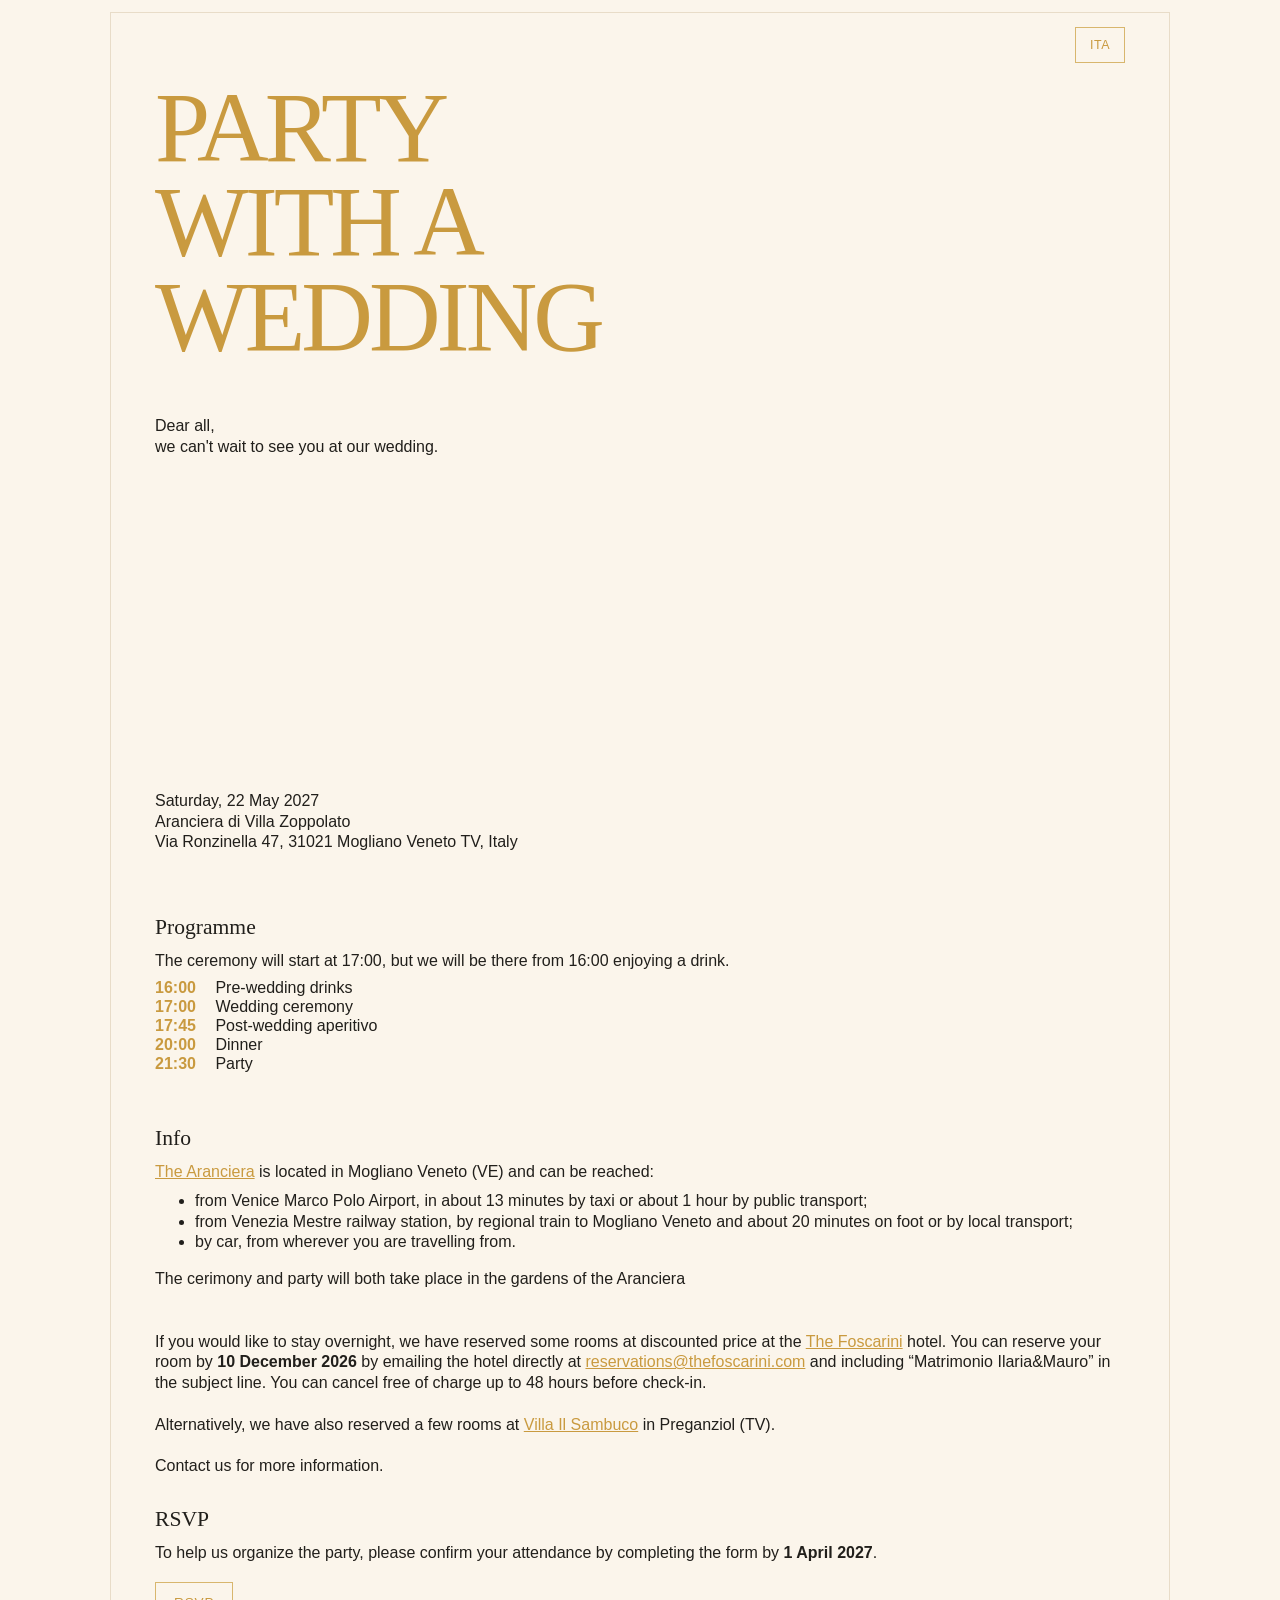
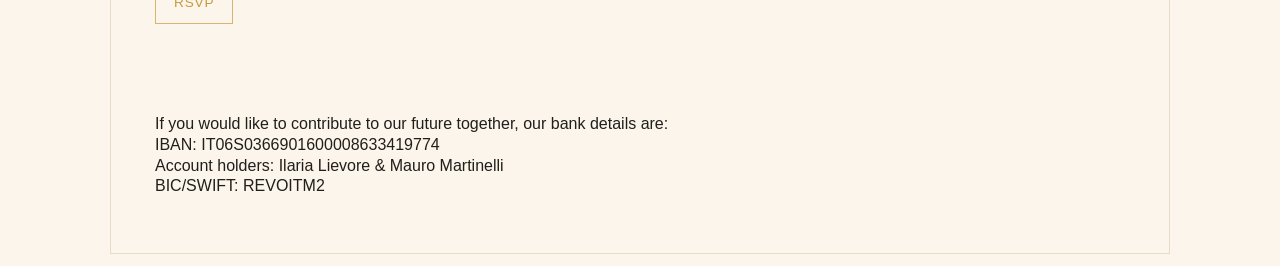
==== en.html @ 31d10a67 "Upload" ====
<!DOCTYPE html>
<html lang="en">
<head>
  <meta charset="UTF-8" />
  <meta name="viewport" content="width=device-width, initial-scale=1.0" />

  <title>Party with a wedding</title>

  <link rel="stylesheet" href="style.css" />
</head>

<body>
  <main>
    <nav class="language-switch">
      <a href="index.html">ITA</a>
    </nav>

    <section class="hero">
      <h1>Party<br>with a<br>wedding</h1>

      <div class="hero-text">
        <p>
          Dear all,<br>
          we can't wait to see you at our wedding.
        </p>
        
        
      </div>

      <p class="hero-location">
        Saturday, 22 May 2027<br>
        Aranciera di Villa Zoppolato<br>
        Via Ronzinella 47, 31021 Mogliano Veneto TV, Italy
      </p>
    </section>


    <section>
      <h2>Programme</h2>
      <p>
        The ceremony will start at 17:00, but we will be there from 16:00 enjoying a drink.
      </p>

      <div class="program">
        <div><strong>16:00</strong> Pre-wedding drinks</div>
        <div><strong>17:00</strong> Wedding ceremony</div>
        <div><strong>17:45</strong> Post-wedding aperitivo</div>
        <div><strong>20:00</strong> Dinner</div>
        <div><strong>21:30</strong> Party</div>
      </div>
       <br>
    </section>


    <section>
      <h2>Info</h2>
      <p>
        <a href = "https://www.google.com/maps/place/Aranciera+di+Villa+Zoppolato/@45.554913,12.2387013,17z/data=!3m1!4b1!4m6!3m5!1s0x47794ad422f261e7:0xcbbd19cf6c8c33a2!8m2!3d45.554913!4d12.2412816!16s%2Fg%2F1vy7fds3?entry=ttu&g_ep=EgoyMDI2MTAwNC4wIKXMDSoASAFQAw%3D%3D"> The Aranciera</a> is located in Mogliano Veneto (VE) and can be reached:
      </p>
      <ul>
        <li>from Venice Marco Polo Airport, in about 13 minutes by taxi or about 1 hour by public transport;</li>
        <li>from Venezia Mestre railway station, by regional train to Mogliano Veneto and  about 20 minutes on foot or by local transport;</li>
        <li>by car, from wherever you are travelling from.</li>
      </ul>
      The cerimony and party will both take place in the gardens of the Aranciera
      <br>
      <br>
      <br>

      <p>
        If you would like to stay overnight, we have reserved some rooms at discounted price at the <a href="https://thefoscarini.com/" target="_blank" rel="noopener noreferrer">The Foscarini</a> hotel.
        You can reserve your room by <strong>10 December 2026</strong> by emailing the hotel directly at <a href="mailto:reservations@thefoscarini.com">reservations@thefoscarini.com</a> and including “Matrimonio Ilaria&amp;Mauro” in the subject line. 
        You can cancel free of charge up to 48 hours before check-in.
        <br>
        <br>
        Alternatively, we have also reserved a few rooms at
<a href="https://www.google.com/maps/place/Villa+%22Il+Sambuco%22+-+Luxury+Relais/@45.5904091,12.2226511,17z/data=!3m1!4b1!4m6!3m5!1s0x47794bd5fe5d4fc5:0x5078e929db69d1c!8m2!3d45.5904091!4d12.2252314!16s%2Fg%2F11w8xjrb30?entry=ttu&amp;g_ep=EgoyMDI2MTAwNC4wIKXMDSoASAFQAw%3D%3D">Villa Il Sambuco</a>
in Preganziol (TV).
        <br>
        <br>
        Contact us for more information.
      </p>
      </section>

      <section>
      <h2>RSVP</h2>

      <p>
        To help us organize the party, please confirm your attendance by completing the form by
        <strong>1 April 2027</strong>.
      </p>

      <a class="button" href="rsvp_en.html">RSVP</a>
    </section>
    
         
      <br>
      <br>
      <br>
      <p>
        If you would like to contribute to our future together, our bank details are:<br>
        IBAN: IT06S0366901600008633419774<br>
        Account holders: Ilaria Lievore &amp; Mauro Martinelli<br>
        BIC/SWIFT: REVOITM2
      </p>
  </main>
</body>
</html>
---- style.css ----
:root {
  --background: #fbf5eb;
  --text: #211f1b;
  --muted: #6f675d;
  --gold: #c99a3f;
  --gold-soft: #d8b66d;
  --line: #e8dcc8;
}

body {
  margin: 0;
  font-family: "Helvetica Neue", Arial, sans-serif;
  background: var(--background);
  color: var(--text);
  line-height: 1.3;
}

main {
  max-width: 1060px;
  margin: 12px auto;
  padding: 24px 44px 48px;
  border: 1px solid var(--line);
  min-height: calc(100vh - 24px);
  box-sizing: border-box;
}

.language-switch {
  text-align: right;
  margin-bottom: 22px;
  font-size: 0.78rem;
  letter-spacing: 0.04em;
}

.language-switch a {
  color: var(--gold);
  text-decoration: none;
  border: 1px solid var(--gold-soft);
  padding: 10px 14px;
}

.language-switch a:hover {
  background: var(--gold);
  color: var(--background);
}

section {
  margin: 28px 0;
}

.hero {
  min-height: calc(100vh - 120px);
  display: flex;
  flex-direction: column;
  padding: 0 0 24px;
}

.hero-text {
  margin-top: 24px;
}

.hero-location {
  margin-top: auto;
}

h1 {
  font-family: Georgia, "Times New Roman", serif;
  font-size: clamp(3.2rem, 8vw, 6.2rem);
  font-weight: 400;
  line-height: 0.95;
  letter-spacing: -0.04em;
  text-transform: uppercase;
  color: var(--gold);
  margin: 0 0 28px;
  max-width: 900px;
}

h2 {
  font-family: Georgia, "Times New Roman", serif;
  font-size: 1.35rem;
  font-weight: 400;
  color: var(--text);
  margin: 0 0 10px;
}

p {
  font-size: 1rem;
  margin: 0 0 8px;
}

strong {
  font-weight: 600;
}

a {
  color: var(--gold);
}

.button,
a.button {
  display: inline-block;
  margin-top: 10px;
  padding: 11px 18px;
  color: var(--gold);
  border: 1px solid var(--gold-soft);
  text-decoration: none;
  background: transparent;
  font-size: 0.85rem;
  letter-spacing: 0.06em;
  text-transform: uppercase;
}

.button:hover,
a.button:hover {
  background: var(--gold);
  color: var(--background);
}

.program {
  line-height: 1;
  font-size: 1rem;
}

.program div {
  margin-bottom: 3px;
}

.program strong {
  display: inline-block;
  width: 56px;
  color: var(--gold);
}

iframe {
  width: 100%;
  border: none;
  background: #ffffff;
}

@media (max-width: 700px) {
  main {
    margin: 10px;
    padding: 24px 22px 36px;
    min-height: calc(100vh - 20px);
  }

  .language-switch {
    margin-bottom: 20px;
  }

  .hero {
    min-height: calc(100vh - 92px);
    padding-bottom: 24px;
  }

  .hero-text {
    margin-top: 20px;
  }

  h1 {
    font-size: clamp(2.6rem, 14vw, 4.2rem);
    margin-bottom: 24px;
  }

  section {
    margin: 24px 0;
  }

  h2 {
    font-size: 1.25rem;
  }

  p,
  .program {
    font-size: 0.98rem;
  }
}

.rsvp-intro {
  margin: 0 0 20px;
  padding: 0;
}

.rsvp-intro h1 {
  font-size: clamp(2.4rem, 7vw, 4.5rem);
  margin-bottom: 20px;
}

.rsvp-intro + section {
  margin-top: 0;
}

p + ul {
  margin-top: 0;
}
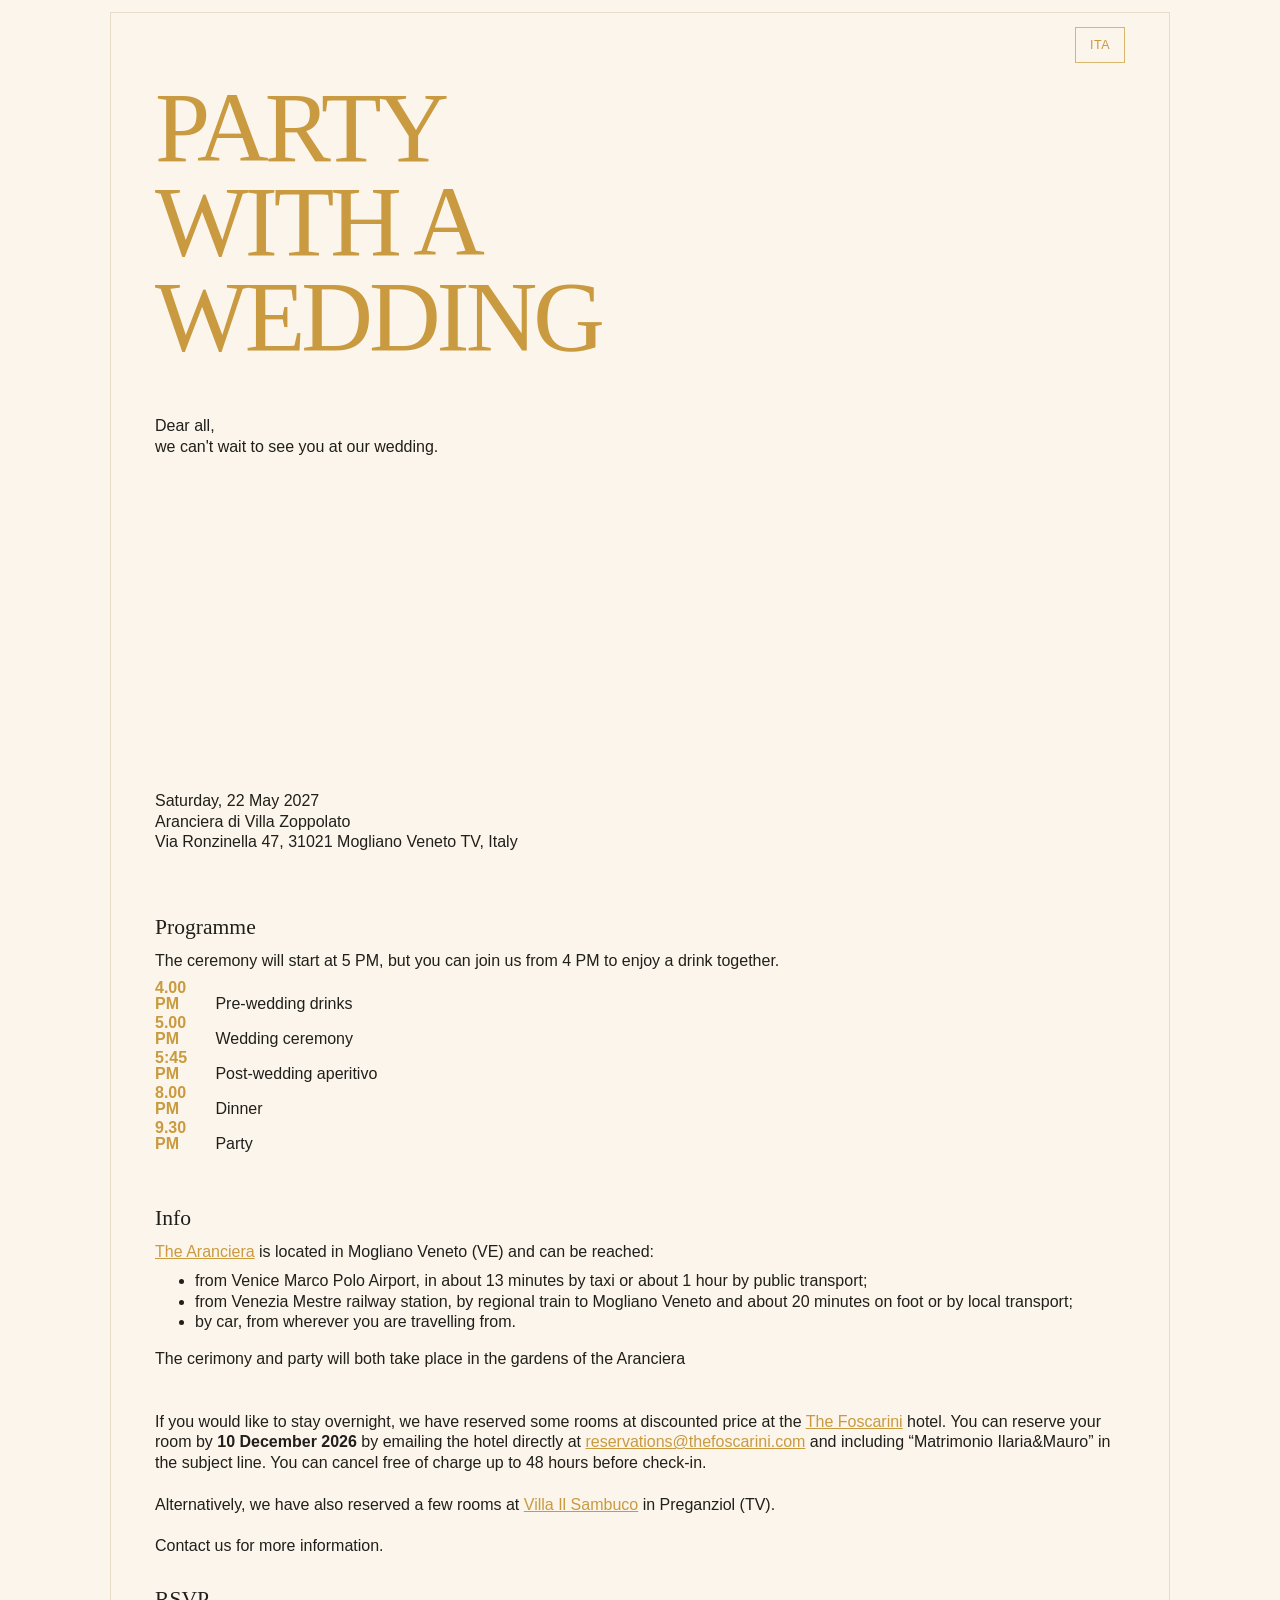
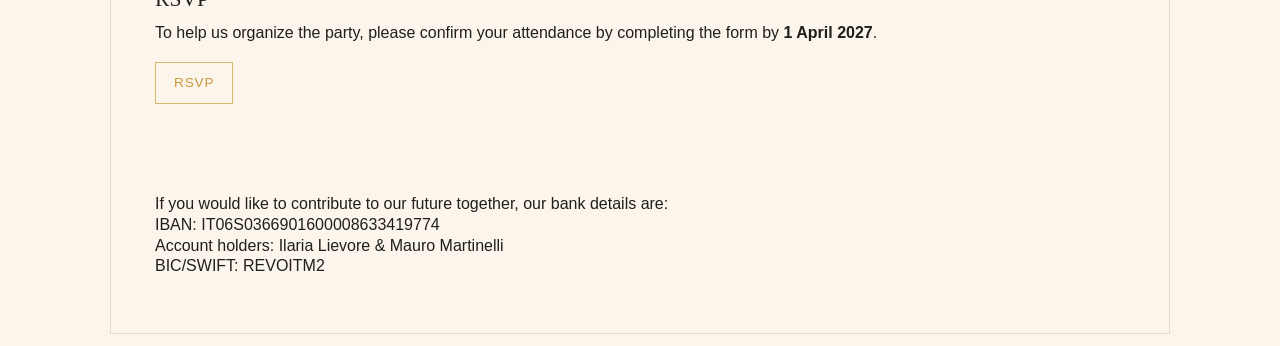
==== commit 6978147f: "updates" ====
--- a/en.html
+++ b/en.html
@@ -38,15 +38,15 @@
     <section>
       <h2>Programme</h2>
       <p>
-        The ceremony will start at 17:00, but we will be there from 16:00 enjoying a drink.
+        The ceremony will start at 5 PM, but you can join us from 4 PM to enjoy a drink together.
       </p>
 
       <div class="program">
-        <div><strong>16:00</strong> Pre-wedding drinks</div>
-        <div><strong>17:00</strong> Wedding ceremony</div>
-        <div><strong>17:45</strong> Post-wedding aperitivo</div>
-        <div><strong>20:00</strong> Dinner</div>
-        <div><strong>21:30</strong> Party</div>
+        <div><strong>4.00 PM</strong> Pre-wedding drinks</div>
+        <div><strong>5.00 PM</strong> Wedding ceremony</div>
+        <div><strong>5:45 PM</strong> Post-wedding aperitivo</div>
+        <div><strong>8.00 PM</strong> Dinner</div>
+        <div><strong>9.30 PM</strong> Party</div>
       </div>
        <br>
     </section>
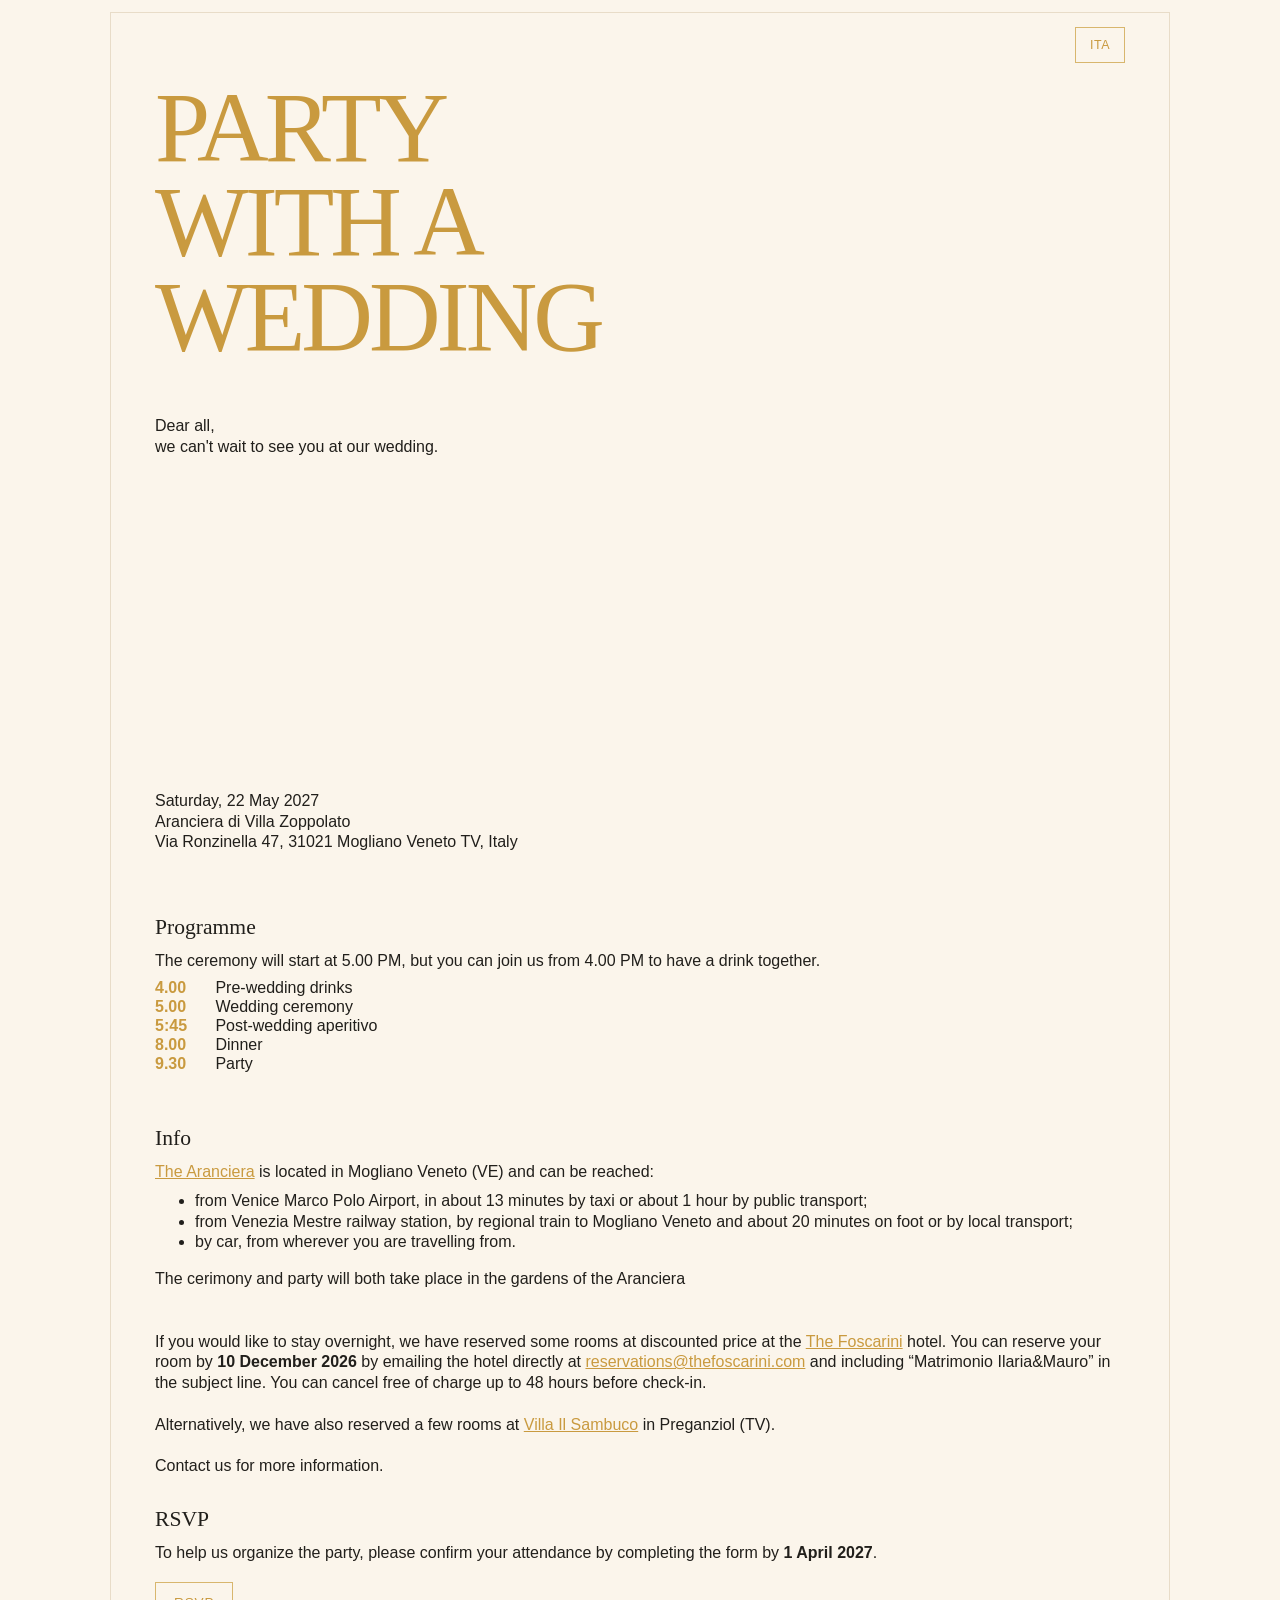
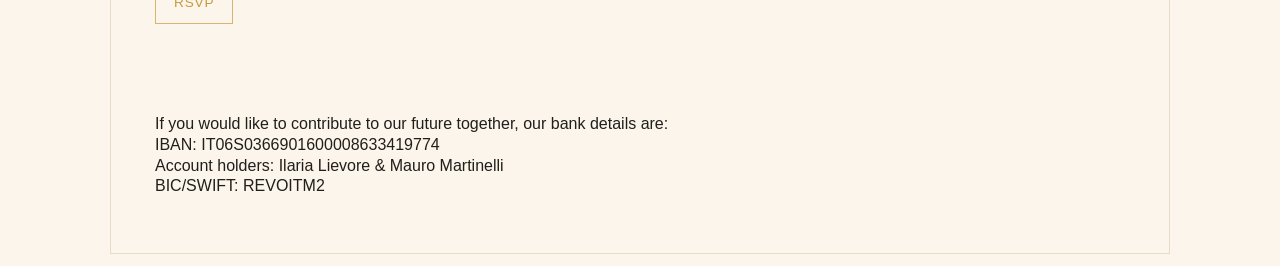
==== commit 9682619b: "update" ====
--- a/en.html
+++ b/en.html
@@ -38,15 +38,15 @@
     <section>
       <h2>Programme</h2>
       <p>
-        The ceremony will start at 5 PM, but you can join us from 4 PM to enjoy a drink together.
+        The ceremony will start at 5.00 PM, but you can join us from 4.00 PM to have a drink together.
       </p>
 
       <div class="program">
-        <div><strong>4.00 PM</strong> Pre-wedding drinks</div>
-        <div><strong>5.00 PM</strong> Wedding ceremony</div>
-        <div><strong>5:45 PM</strong> Post-wedding aperitivo</div>
-        <div><strong>8.00 PM</strong> Dinner</div>
-        <div><strong>9.30 PM</strong> Party</div>
+        <div><strong>4.00</strong> Pre-wedding drinks</div>
+        <div><strong>5.00</strong> Wedding ceremony</div>
+        <div><strong>5:45</strong> Post-wedding aperitivo</div>
+        <div><strong>8.00</strong> Dinner</div>
+        <div><strong>9.30</strong> Party</div>
       </div>
        <br>
     </section>
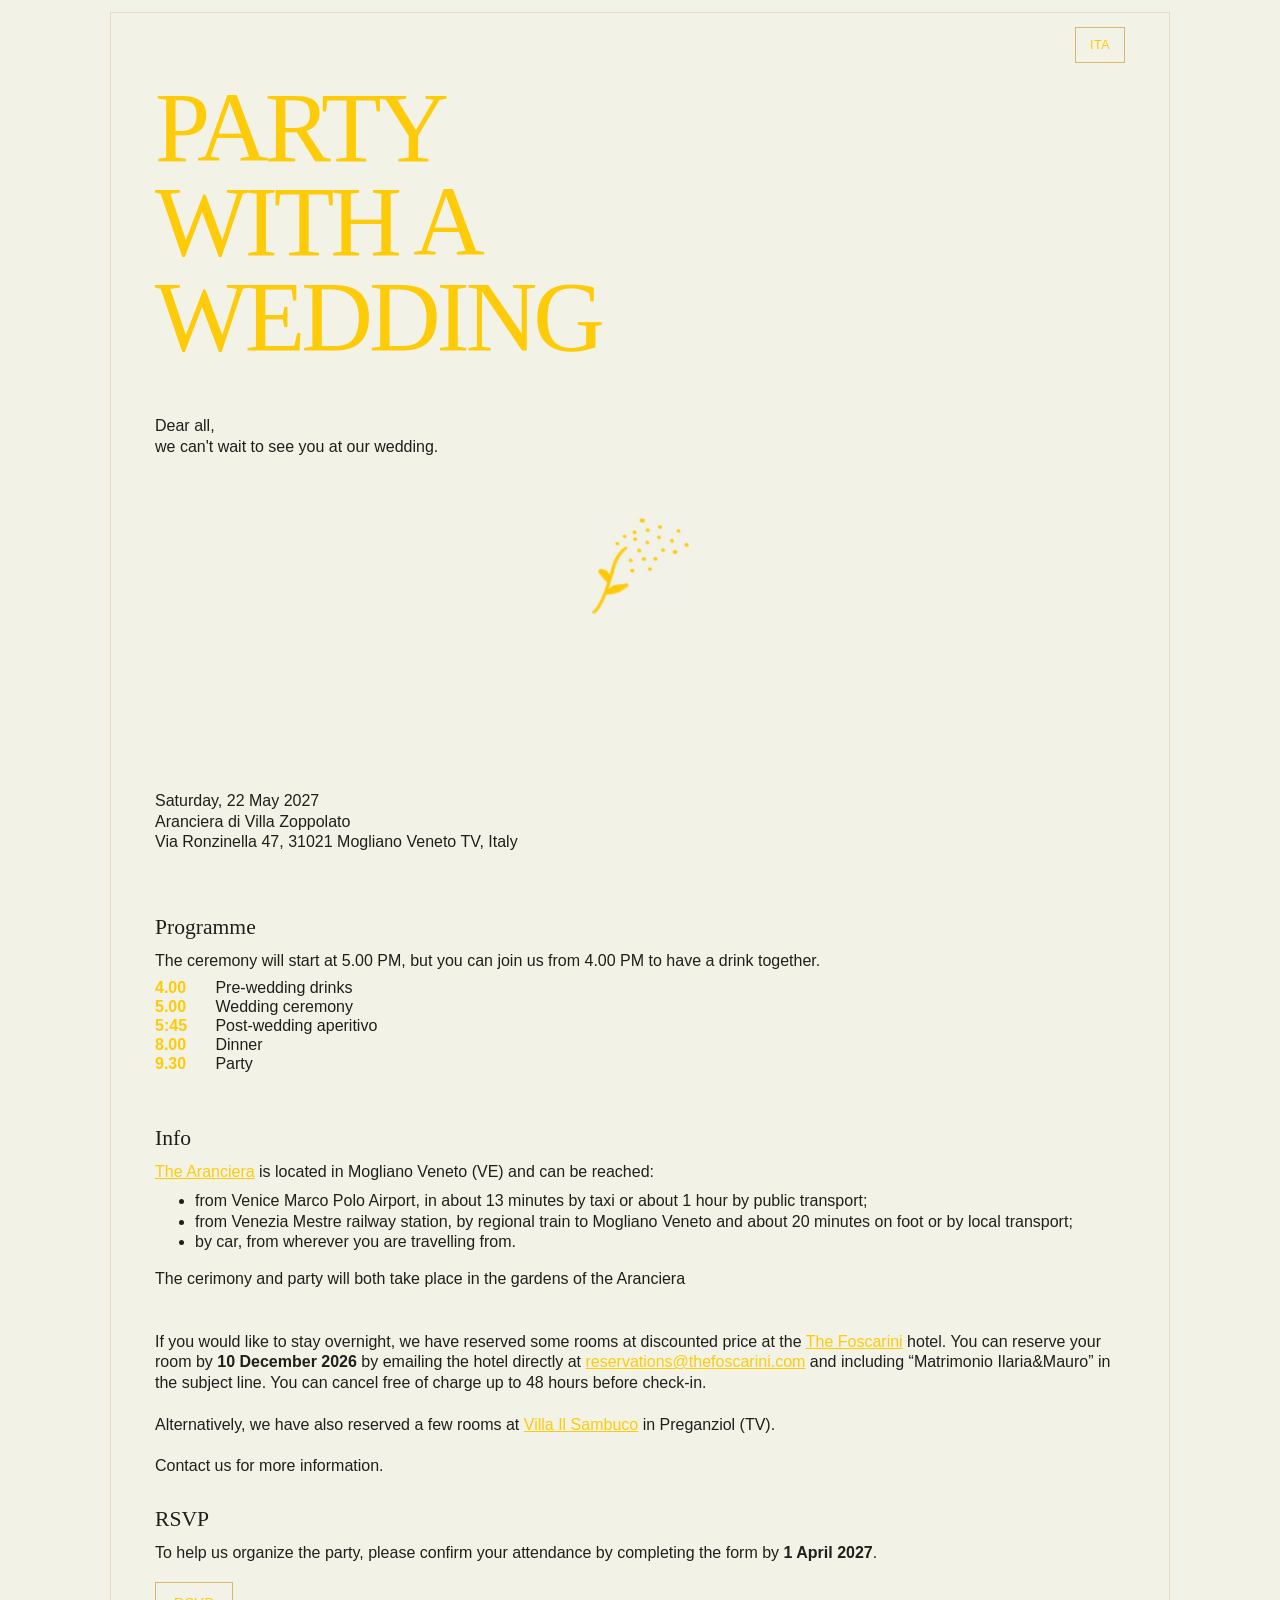
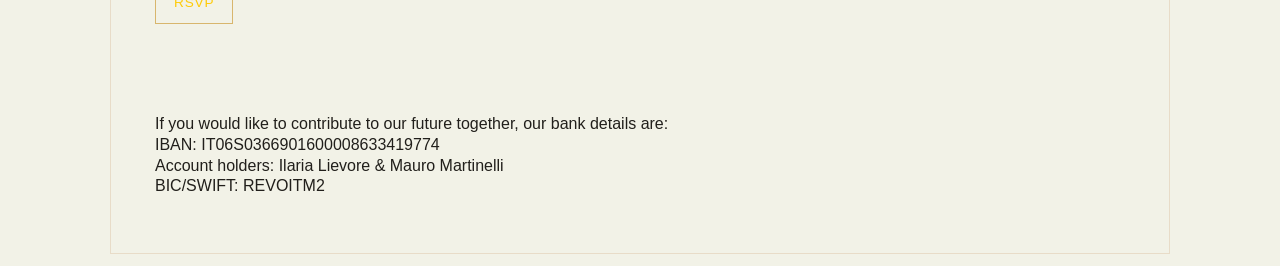
==== commit 6635eae1: "update" ====
--- a/en.html
+++ b/en.html
@@ -18,14 +18,18 @@
     <section class="hero">
       <h1>Party<br>with a<br>wedding</h1>
 
+
+
       <div class="hero-text">
         <p>
           Dear all,<br>
           we can't wait to see you at our wedding.
         </p>
-        
-        
       </div>
+      
+      
+<img src="assets/fiore_principale.jpg" alt="" class="disegno fiore_principale">
+
 
       <p class="hero-location">
         Saturday, 22 May 2027<br>
--- a/style.css
+++ b/style.css
@@ -1,8 +1,8 @@
 :root {
-  --background: #fbf5eb;
+  --background: #f2f2e7;
   --text: #211f1b;
   --muted: #6f675d;
-  --gold: #c99a3f;
+  --gold: #fecb09;
   --gold-soft: #d8b66d;
   --line: #e8dcc8;
 }
@@ -191,4 +191,17 @@
 
 p + ul {
   margin-top: 0;
+}
+
+/* Regola comune a tutti i disegni */
+.disegno {
+  display: block;
+  height: auto;
+}
+
+/* Posizione e dimensione del solo uccellino */
+.fiore_principale {
+  width: 100px;
+  align-self: center;
+  margin-top: 50px;
 }
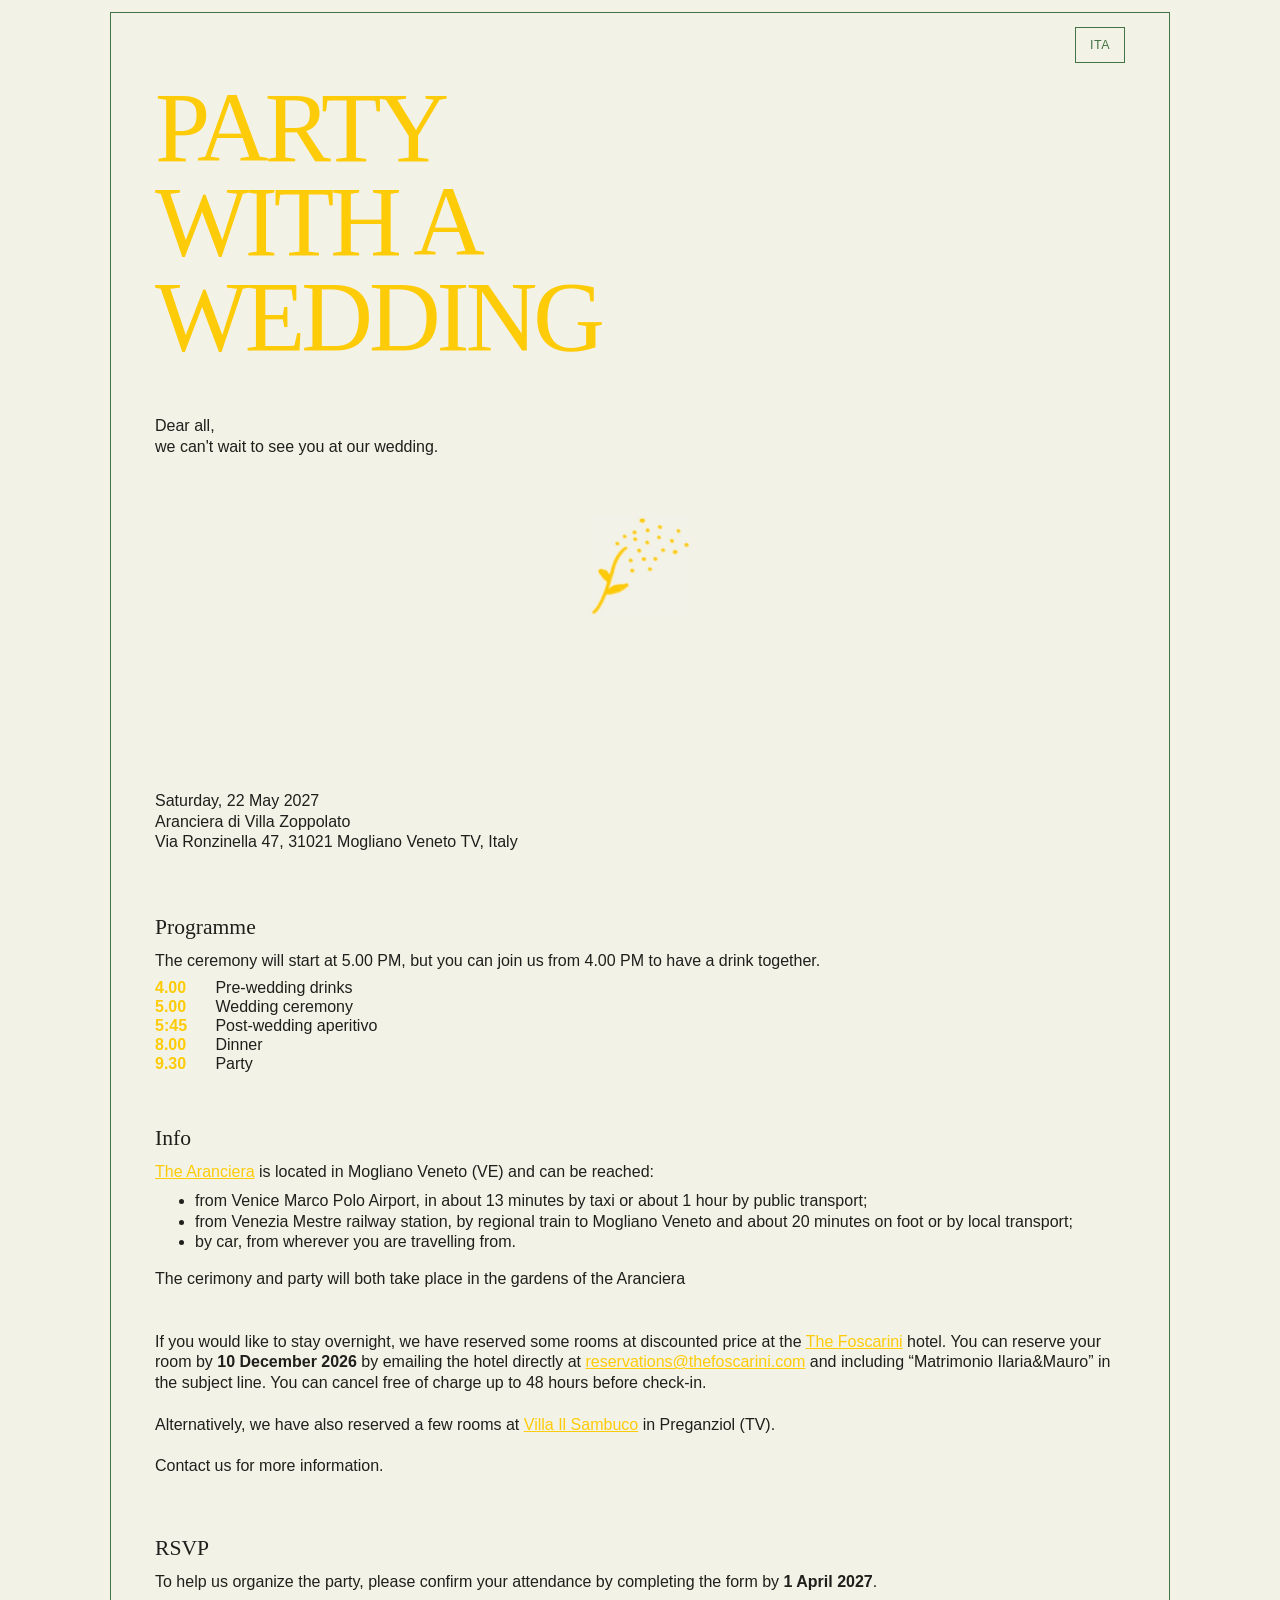
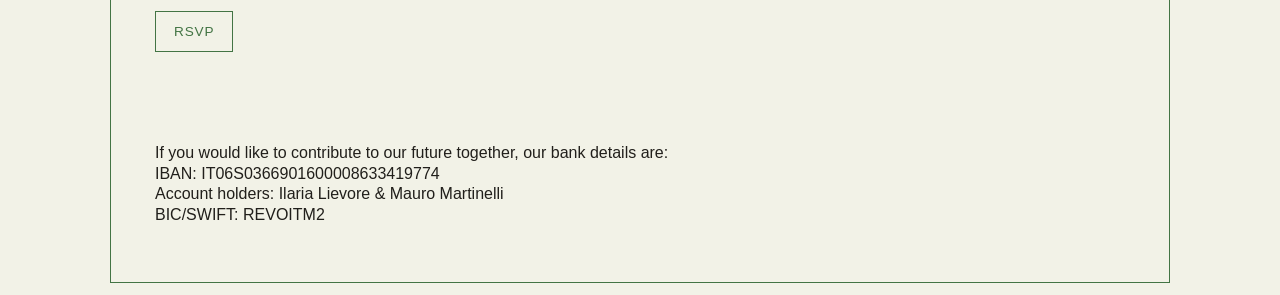
==== commit 1d3cc927: "updates" ====
--- a/en.html
+++ b/en.html
@@ -84,6 +84,7 @@
         <br>
         Contact us for more information.
       </p>
+      <br>
       </section>
 
       <section>
--- a/style.css
+++ b/style.css
@@ -3,8 +3,8 @@
   --text: #211f1b;
   --muted: #6f675d;
   --gold: #fecb09;
-  --gold-soft: #d8b66d;
-  --line: #e8dcc8;
+  --gold-soft: #437444;
+  --line: #437444;
 }
 
 body {
@@ -32,7 +32,7 @@
 }
 
 .language-switch a {
-  color: var(--gold);
+  color: var(--gold-soft);
   text-decoration: none;
   border: 1px solid var(--gold-soft);
   padding: 10px 14px;
@@ -100,7 +100,7 @@
   display: inline-block;
   margin-top: 10px;
   padding: 11px 18px;
-  color: var(--gold);
+  color: var(--gold-soft);
   border: 1px solid var(--gold-soft);
   text-decoration: none;
   background: transparent;
